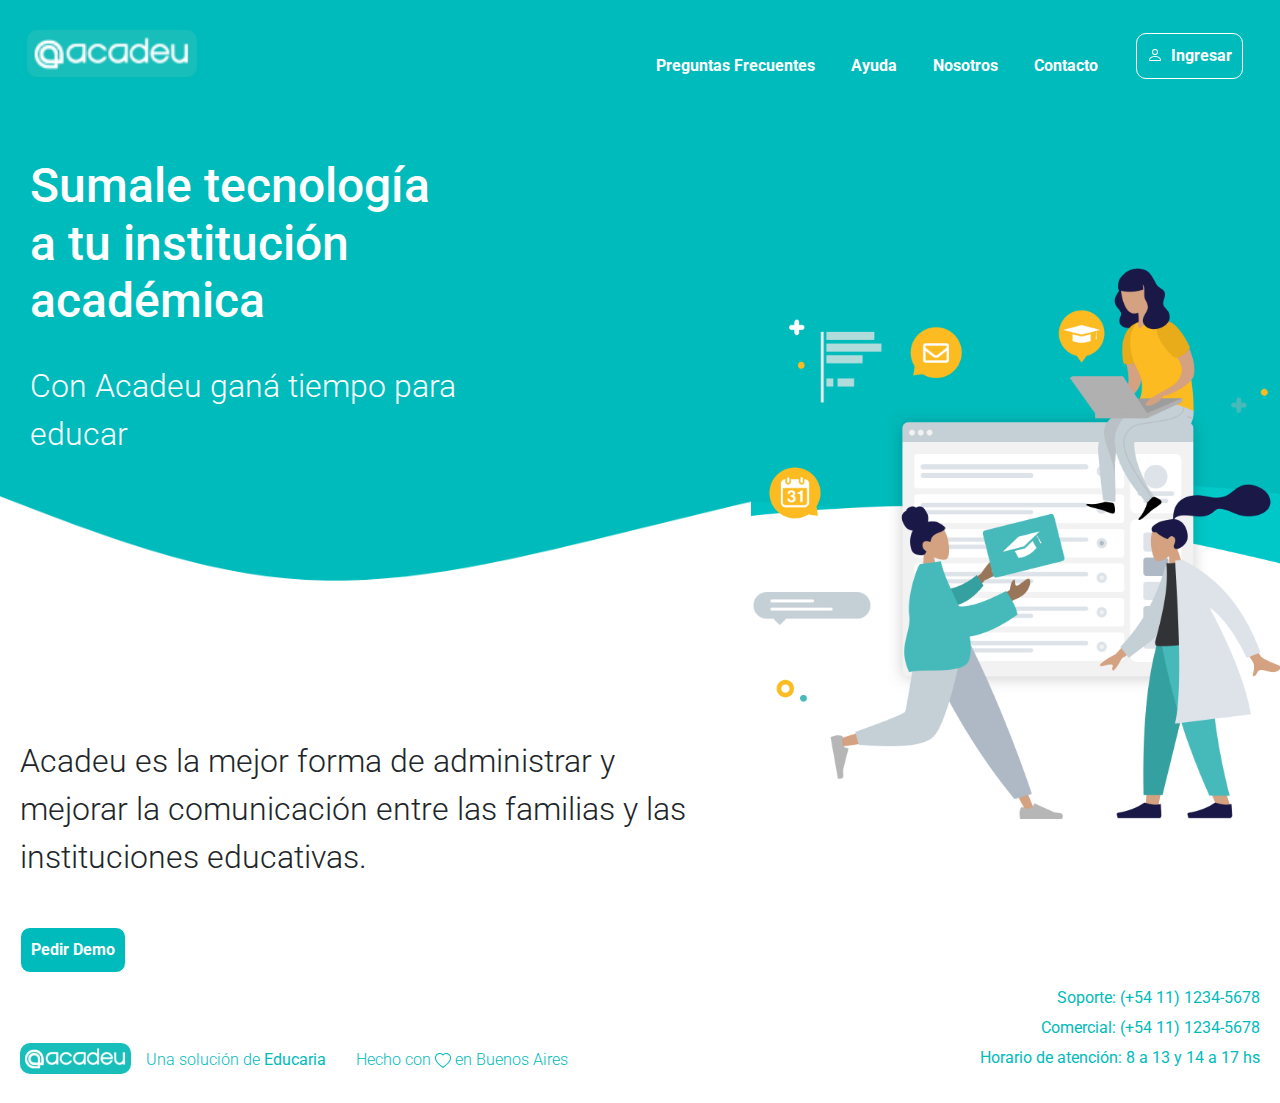
==== index.html @ dcef03c0 "ajustes" ====
<!DOCTYPE html>
                        <html lang="es">
                        <head>
                            <meta charset="UTF-8">
                            <meta name="viewport" content="width=device-width, initial-scale=1.0">
                            <link href="https://cdn.jsdelivr.net/npm/bootstrap@5.3.3/dist/css/bootstrap.min.css" rel="stylesheet" integrity="sha384-QWTKZyjpPEjISv5WaRU9OFeRpok6YctnYmDr5pNlyT2bRjXh0JMhjY6hW+ALEwIH" crossorigin="anonymous">
                            <link rel="stylesheet" href="./css/style.css"> 
                            <link rel="stylesheet" href="https://fonts.googleapis.com/css2?family=Roboto:ital,wght@0,100;0,300;0,400;0,500;0,700;0,900;1,100;1,300;1,400;1,500;1,700;1,900&display=swap" rel="stylesheet"/>
                            <title>Acadeu</title>
                            </head>
                            <body class="body-content">
                                <header>
                                    <nav class="navbar navbar-expand-lg">
                                        <div class="container-fluid">
                                          <a class="navbar-brand" href="./index.html"><img src="./assets/isologo-acadeu.png" alt= "isologo Acadeu" class="isologo-home"></a>
                                          <button class="navbar-toggler" type="button" data-bs-toggle="collapse" data-bs-target="#navbarNav" aria-controls="navbarNav" aria-expanded="false" aria-label="Toggle navigation">
                                            <span class="navbar-toggler-icon"></span>
                                          </button>
                                          <div class="collapse navbar-collapse" id="navbarNav">
                                            <ul class="navbar-nav">
                                               <li class="nav-item">
                                                   <a class="nav-link" href= "./pages/preguntas-frecuentes.html">Preguntas Frecuentes</a>
                                               </li>
                                               <li class="nav-item">
                                                   <a class="nav-link" href="./pages/ayuda.html">Ayuda</a>
                                               </li>
                                               <li class="nav-item">
                                                   <a class="nav-link" href="./pages/nosotros.html">Nosotros</a>
                                               </li>
                                               <li class="nav-item">
                                                   <a class="nav-link" href="./pages/contacto.html">Contacto</a>
                                               </li>
                                               <li class="button-ingresar">
                                                   <a href="#"><svg xmlns="http://www.w3.org/2000/svg" width="16" height="16" fill="currentColor" class="person" viewBox="0 0 16 16">
                                                    <path d="M8 8a3 3 0 1 0 0-6 3 3 0 0 0 0 6m2-3a2 2 0 1 1-4 0 2 2 0 0 1 4 0m4 8c0 1-1 1-1 1H3s-1 0-1-1 1-4 6-4 6 3 6 4m-1-.004c-.001-.246-.154-.986-.832-1.664C11.516 10.68 10.289 10 8 10s-3.516.68-4.168 1.332c-.678.678-.83 1.418-.832 1.664z"/>
                                                </svg>Ingresar</a>
                                            </li>
                                            </ul>
                                          </div>
                                        </div>
                                      </nav>
                                </header>
                                    <main>
                                        <div class="wave-content">
                                            <div>
                                                <h1 class="titulo-h1">Sumale tecnología <br> a tu institución <br> académica</h1>
                                                <br>
                                                <p class="texto-2">Con Acadeu ganá tiempo para <br> educar</p>
                                            </div>
                                            <div>
                                                <img src="./assets/ilustracion-home.png" alt="ilustración home" class="ilustracion-home">
                                            </div>
                                        </div>
                                        <div class="text-button-content">
                                            <p class="text-body">Acadeu es la mejor forma de administrar y <br>
                                                mejorar la comunicación entre las familias y las <br>
                                                instituciones educativas.</p>
                                            <button class="button-demo">Pedir Demo</button>
                                        </div>
                                    </main>
                                    <footer class="footer-content">
                                        <div class="footer-secondary">
                                            <img src="./assets/isologo-acadeu.png" alt="isologo" class="isologo-footer">
                                            <p class="text-footer">Una solución de <strong>Educaria</strong></p>
                                            <p class="text-footer">Hecho con <svg xmlns="http://www.w3.org/2000/svg" width="16" height="16" fill="currentColor" class="bi bi-heart" viewBox="0 0 16 16"><path d="m8 2.748-.717-.737C5.6.281 2.514.878 1.4 3.053c-.523 1.023-.641 2.5.314 4.385.92 1.815 2.834 3.989 6.286 6.357 3.452-2.368 5.365-4.542 6.286-6.357.955-1.886.838-3.362.314-4.385C13.486.878 10.4.28 8.717 2.01zM8 15C-7.333 4.868 3.279-3.04 7.824 1.143q.09.083.176.171a3 3 0 0 1 .176-.17C12.72-3.042 23.333 4.867 8 15"/></svg> en Buenos Aires</p>
                                        </div>
                                        <div class="li-content">
                                            <li class="li-1">Soporte: (+54 11) 1234-5678</li>
                                            <li class="li-1">Comercial: (+54 11) 1234-5678</li>
                                            <li class="li-1">Horario de atención: 8 a 13 y 14 a 17 hs<li>
                                        </div>
                                    </footer>
                                    <script src="https://cdn.jsdelivr.net/npm/bootstrap@5.3.3/dist/js/bootstrap.bundle.min.js" integrity="sha384-YvpcrYf0tY3lHB60NNkmXc5s9fDVZLESaAA55NDzOxhy9GkcIdslK1eN7N6jIeHz" crossorigin="anonymous"></script>
                                </body>
                                </html>
---- css/style.css ----
/* ------ GOOGLE FONTS ------ */
@import url('https://fonts.googleapis.com/css2?family=Roboto:ital,wght@0,100;0,300;0,400;0,500;0,700;0,900;1,100;1,300;1,400;1,500;1,700;1,900&display=swap');
/* ------ RESET  ------ */
* {
    margin: 0;
    padding: 0;
    box-sizing: border-box;
}
html {
    font-size: 62,5%;
}
/* ------ BODY  ------ */
body {
    font-family: "Roboto", sans-serif;
}
/* ------ NAVBAR  ------ */
nav{
    display: flex;
    justify-content: space-between;
    align-items: center;
    background-color: #00bbbb;
}
.isologo-home {
    margin-top: 15px;
    border-radius: 10px;
    margin-left: 15px;
    width: 170px;
    align-self:start;
    margin-top: auto;
}
ul {
    list-style: none;
    display: flex;
    justify-content: center;
    align-items:center;
    margin: 5px;
    margin-left: auto;
}
li {
    List-style-type: none;
    font-family: "Roboto", sans-serif;
    font-weight:bold;
    font-style: normal;
    Font-size: 1rem;
}
ul li{
    padding: 10px;
}
ul li a{
    text-decoration: none;
    color: #fff;
}
.nav:hover {
    color: #B2D9D8;
}
.button-ingresar{
    border: 1px solid #fff;
    border-radius: 10px;
    padding: 10px;
    margin: 20px;
}
.person {
    margin-right: 8px;
    margin-bottom: 4.5px;
}
.button-ingresar:hover{
    color:#fff;
    background-color: #B2D9D8;
}
/* ------ BACKGROUND  ------ */
.wave-content {
    background-image: url("../assets/background-wave.png");
    height: 510px;
    display: flex;
    background-repeat: no-repeat;
    background-size:cover;
    justify-content: space-between;
    flex-wrap: wrap;
}
.ilustracion-home {
    margin-top: 154px;
}
h1 {
    font-size: 3rem;
    Color: white;
    Font-family: "Roboto", sans-serif;
    Font-style: normal;
    Font-size: 3rem;
}
.titulo-h1 {
    align-self:center;
    margin-top: 50px;
    margin-left: 30px;
}
p {
    font-family: "Roboto", sans-serif;
    font-weight: 300;
    font-style: normal;
    Font-size: 2rem;
    Color: white;
}
.texto-2 {
    align-self:flex-end;
    margin-left: 30px;
}
.text-button-content {
    display: flex;
    flex-direction: column;
    align-items: flex-start;
    justify-content: space-evenly;
}
.text-body {
    color: #000000;
    font-size: 2rem;
    margin-top: 120px;
    margin-left: 20px;
}
.button-demo {
    background-color: #00BBBB;
    border: 1px solid #fff;
    border-radius: 10px;
    padding: 10px;
    margin-top: 30px;
    margin-left: 20px;
    color: #fff;
    font-weight: bolder;
    font-size: 1rem;
}
.button-demo:hover {
    color:#fff;
    background-color: #B2D9D8;
}
/* ------ FOOTER ------ */
footer {
    font-family: "Roboto", sans-serif;
    font-weight: 300;
    font-style: normal;
    Font-size: 1rem;
    Color: #00BBBB;
    display: flex;
    align-items: center;
    justify-content: space-between;
}
.footer-content {
    display: flex;
    flex-wrap: wrap;
}
.footer-secondary {
    display: flex;
    flex-direction: row;
    align-items: center;
    justify-content: space-evenly;
}
.isologo-footer {
    border-radius: 10px;
    margin-top: 40px;
    margin-left: 20px;
}
.text-footer {
    color: #00BBBB;
    font-size:medium;
    margin-top: 60px;
    padding: 15px;
}
.li-content {
    display: flex;
    flex-direction: column;
    align-items: flex-end;
    justify-content: space-between;
}
.li-1 {
    color:#00BBBB;
    font-weight: normal;
    text-align: center;
    margin: 3px 20px;
}
/* ------ SECTION CONTACTO ------ */
/* ------ NAVBAR ------ */
.navegable{
    display: flex;
    justify-content: space-between;
    align-items: center;
    background:none;
}
.isologo-blanco {
    margin: 20px;
}
.nav-contacto {
    color: #000;
}
.nav-contacto:hover{
    color: #B2D9D8;
}
.nav-contacto-1 {
    color: #00BBBB;
}
.ingresar-cont {
    border: 1px solid #00BBBB;
    border-radius: 10px;
    padding: 10px;
    margin: 20px;
    color:#00BBBB;
}
.person-1 {
    margin-bottom: 4.5px;
    margin-right: 5px;
}
.ingresar-cont:hover{
    background-color: #B2D9D8;
}
/* ------ FIN NAVBAR ------ */
.main-content {
    display: flex;
    flex-direction: row; 
    flex-wrap: wrap;
    justify-content: space-between;
}
.titulo-cont {
    color: #000;
    margin-top: 100px;
    margin-left: 20px;
}
.ilustracion-contacto {
    height: 600px;
}
.motivo {
    font-size: 2rem;
    color:#666;
    padding: 20px;
    margin-top: 100px;
}
.button-opcion {
    background-color: #999999;
    border: 1px solid #666;
    border-radius: 10px;
    padding: 10px;
    color: #666;
    font-weight: bolder;
    font-size: 0.8rem;
    margin-left: 20px;
    margin-bottom: 50px;
}
.button-opcion:hover {
    color: #bbbbbb;
}
/* ------ SECTION FAQ ------ */
/* ------ NAVBAR ------ */
.nav-faq {
    color: #00BBBB;
}
.nav-faq-1 {
    color: #000;
}
.nav-faq-1:hover{
    color: #B2D9D8;
}
/* ------ FIN NAVBAR ------ */
.main-faq {
    display: flex;
    flex-direction: row;
    flex-wrap: wrap;
    justify-content: space-between;
}
.h1-faq {
    color: #000;
    margin-top: 100px;
    margin-left: 20px;
}
.h2-faq {
    color: #00BBBB;
    font-size: 2rem;
    margin-top: 30px;
    margin-left: 20px;
}
.ilustracion-content {
    display: flex;
    flex-direction: row;
    justify-content: end;
}
.ilustracion-faq {
    height: 600px;
    margin-top: 50px;
}
.ol-content {
    margin-top: 80px;
    margin-bottom: 70px;
    padding: 20px;
}
ol {
    font-family: "Roboto", sans-serif;
    font-style:normal;
    Font-size: 1.5rem;
    Color: #000000;
    padding-left: 0;
}
li {
    margin-top: 20px;
}
.a-2 {
    text-decoration: none;
    color: #000;
    font-size: 1.5rem;
    font-weight:normal;
}
.plus-circle {
    color: #00BBBB;
}
.uno {
    color: #00BBBB;
}
/* ------ SECTION NOSOTROS ------ */
/* ------ NAVBAR ------ */
.main-nosotros {
    display: flex;
    background-size:cover;
    justify-content: space-between;
    flex-wrap: wrap;
}
.nav-nosotros {
    color: #000;
}
.nav-nosotros:hover{
    color: #B2D9D8;
}
.nav-nosotros-1 {
    color: #00BBBB;
}
/* ------ FIN NAVBAR ------ */
.h1-nosotros {
    color: #000;
    margin-top: 100px;
    margin-left: 20px;
}
.h2-color {
    color: #00BBBB;
    margin-left: 20px;
    padding-top: 30px;
}
.p-nosotros {
    color: #000;
    font-size: 1.3rem;
    margin-left: 20px;
    margin-bottom: 50px;
}
/* ------ SECTION AYUDA ------ */
/* ------ NAVBAR ------ */
.nav-ayuda {
    color: #000;
}
.nav-ayuda:hover{
    color: #B2D9D8;
}
.nav-ayuda-1 {
    color: #00BBBB;
}
/* ------ FIN NAVBAR ------ */
.main-ayuda {
    display: flex;
    flex-direction: row; 
    flex-wrap: wrap;
    justify-content: space-between;
}
.h1-ayuda {
    color: #000;
    margin-top: 100px;
    margin-left: 20px;
}
.h3-buscar {
    color: #666;
    margin-bottom: 40px;
    margin-left: 20px;
}
.ilustracion-ayuda {
    width: 500px;

}
.button-opcion-ayuda {
    background-color: #999999;
    border: 1px solid #666;
    border-radius: 10px;
    padding: 10px;
    color: #666;
    font-weight: bolder;
    font-size: 0.8rem;
    margin-left: 20px;
    margin-bottom: 50px;
}
.button-opcion-ayuda:hover {
    color: #bbbbbb;
}
.lupa {
    width: 10px;
    height: 10px;
}
/* ------ FIN SECCIONES ------ */
/* ------ MEDIA QUERY HOME ------ */
@media screen and (min-width: 320px) and (max-width: 767){
.body {
    display: block;
    flex-direction: column;
    height: auto;
    margin: auto;
}
.isologo-home {
    width: 100px;
}
h1 {
    font-size: 2rem;
}
p {
    font-size: 1.5rem;
}
.text-body {
    font-size: 1.5rem;
}
.ilustracion-home {
    height: 200px;
    margin-left: 120px;
    margin-top: -80px;
}
.text-footer {
    font-size: 0.5rem;
}
.li-1 {
    font-size: 0.9rem;
}

}

@media screen and (min-width: 768px) and (max-width: 1023){
.nav-link {
    color: #fff;
}
.nav-link:hover {
    color: #B2D9D8;
}
}
@media screen and (min-width: 1024px){
.nav-link {
    color: #fff;
}
.nav-link:hover {
    color: #B2D9D8;
}
}
/* ------ MEDIA QUERY FAQ ------ */
@media screen and (min-width: 320px) and (max-width: 767){}

@media screen and (min-width: 768px) and (max-width: 1023){}

@media screen and (min-width: 1024px){}

/* ------ MEDIA QUERY NOSOTROS ------ */
@media screen and (min-width: 320px) and (max-width: 767){}

@media screen and (min-width: 768px) and (max-width: 1023){}

@media screen and (min-width: 1024px){}

/* ------ MEDIA QUERY CONTACTO ------ */
@media screen and (min-width: 320px) and (max-width: 767){}

@media screen and (min-width: 768px) and (max-width: 1023){}

@media screen and (min-width: 1024px){}

/* ------ MEDIA QUERY AYUDA ------ */
@media screen and (min-width: 320px) and (max-width: 767){}

@media screen and (min-width: 768px) and (max-width: 1023){}

@media screen and (min-width: 1024px){}
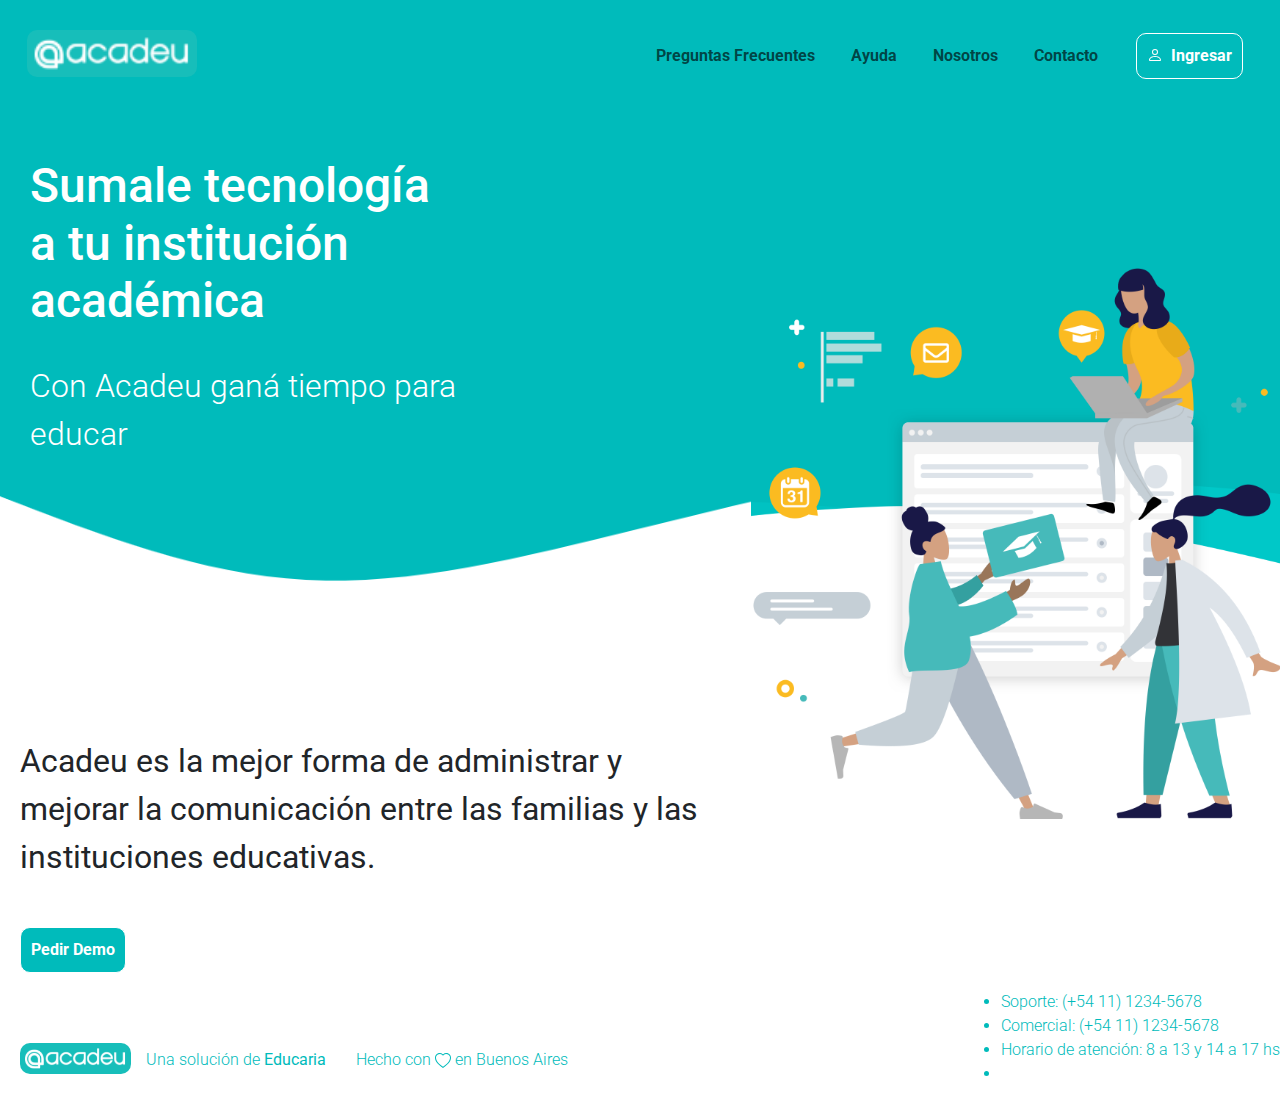
==== commit fcb64c6d: "anidacion sass" ====
--- a/index.html
+++ b/index.html
@@ -4,9 +4,10 @@
                             <meta charset="UTF-8">
                             <meta name="viewport" content="width=device-width, initial-scale=1.0">
                             <link href="https://cdn.jsdelivr.net/npm/bootstrap@5.3.3/dist/css/bootstrap.min.css" rel="stylesheet" integrity="sha384-QWTKZyjpPEjISv5WaRU9OFeRpok6YctnYmDr5pNlyT2bRjXh0JMhjY6hW+ALEwIH" crossorigin="anonymous">
-                            <link rel="stylesheet" href="./css/style.css"> 
+                            <link rel="stylesheet" href="./css/styles.css"> 
                             <link rel="stylesheet" href="https://fonts.googleapis.com/css2?family=Roboto:ital,wght@0,100;0,300;0,400;0,500;0,700;0,900;1,100;1,300;1,400;1,500;1,700;1,900&display=swap" rel="stylesheet"/>
                             <title>Acadeu</title>
+                            <link rel="icon" type="image/png" href="./assets/favicon.png">
                             </head>
                             <body class="body-content">
                                 <header>
--- a/css/styles.css
+++ b/css/styles.css
@@ -0,0 +1,395 @@
+/* ------ GOOGLE FONTS ------ */
+@import url("https://fonts.googleapis.com/css2?family=Roboto:ital,wght@0,100;0,300;0,400;0,500;0,700;0,900;1,100;1,300;1,400;1,500;1,700;1,900&display=swap");
+/* ------ RESET  ------ */
+* {
+  margin: 0;
+  padding: 0;
+  box-sizing: border-box;
+}
+
+/* ------ HOME ------ */
+html {
+  font-size: 62, 5%;
+}
+html body {
+  font-family: "Roboto", sans-serif;
+}
+html body nav {
+  display: flex;
+  justify-content: space-between;
+  align-items: center;
+  background-color: #00bbbb;
+}
+html body nav:hover {
+  color: #B2D9D8;
+}
+html body nav .isologo-home {
+  margin-top: 15px;
+  border-radius: 10px;
+  margin-left: 15px;
+  width: 170px;
+  align-self: start;
+  margin-top: auto;
+}
+html body nav ul {
+  list-style: none;
+  display: flex;
+  justify-content: center;
+  align-items: center;
+  margin: 5px;
+  margin-left: auto;
+}
+html body nav li {
+  List-style-type: none;
+  font-family: "Roboto", sans-serif;
+  font-weight: bold;
+  font-style: normal;
+  Font-size: 1rem;
+}
+html body nav ul li {
+  padding: 10px;
+}
+html body nav ul li a {
+  text-decoration: none;
+  color: #fff;
+}
+html body nav .button-ingresar {
+  border: 1px solid #fff;
+  border-radius: 10px;
+  padding: 10px;
+  margin: 20px;
+}
+html body nav .button-ingresar:hover {
+  color: #fff;
+  background-color: #B2D9D8;
+}
+html body nav .person {
+  margin-right: 8px;
+  margin-bottom: 4.5px;
+}
+html body .wave-content {
+  background-image: url("../assets/background-wave.png");
+  height: 510px;
+  display: flex;
+  background-repeat: no-repeat;
+  background-size: cover;
+  justify-content: space-between;
+  flex-wrap: wrap;
+}
+html body .wave-content .ilustracion-home {
+  margin-top: 154px;
+}
+html body .wave-content h1 {
+  font-size: 3rem;
+  Color: #fff;
+  Font-family: "Roboto", sans-serif;
+  Font-style: normal;
+  Font-size: 3rem;
+}
+html body .wave-content .titulo-h1 {
+  align-self: center;
+  margin-top: 50px;
+  margin-left: 30px;
+}
+html body .wave-content p {
+  font-family: "Roboto", sans-serif;
+  font-weight: 300;
+  font-style: normal;
+  Font-size: 2rem;
+  Color: #fff;
+}
+html body .wave-content .texto-2 {
+  align-self: flex-end;
+  margin-left: 30px;
+}
+html body .text-button-content {
+  display: flex;
+  flex-direction: column;
+  align-items: flex-start;
+  justify-content: space-evenly;
+}
+html body .text-button-content .text-body {
+  color: #000000;
+  font-size: 2rem;
+  margin-top: 120px;
+  margin-left: 20px;
+}
+html body .text-button-content .button-demo {
+  background-color: #00bbbb;
+  border: 1px solid #fff;
+  border-radius: 10px;
+  padding: 10px;
+  margin-top: 30px;
+  margin-left: 20px;
+  color: #fff;
+  font-weight: bolder;
+  font-size: 1rem;
+}
+html body .text-button-content .button-demo:hover {
+  color: #fff;
+  background-color: #B2D9D8;
+}
+html body footer {
+  font-family: "Roboto", sans-serif;
+  font-weight: 300;
+  font-style: normal;
+  Font-size: 1rem;
+  Color: #00bbbb;
+  display: flex;
+  align-items: center;
+  justify-content: space-between;
+}
+html body footer .footer-content {
+  display: flex;
+  flex-wrap: wrap;
+}
+html body footer .footer-secondary {
+  display: flex;
+  flex-direction: row;
+  align-items: center;
+  justify-content: space-evenly;
+}
+html body footer .footer-secondary .isologo-footer {
+  border-radius: 10px;
+  margin-top: 40px;
+  margin-left: 20px;
+}
+html body footer .footer-secondary .text-footer {
+  color: #00bbbb;
+  font-size: medium;
+  margin-top: 60px;
+  padding: 15px;
+}
+html body footer .footer-secondary .li-content {
+  display: flex;
+  flex-direction: column;
+  align-items: flex-end;
+  justify-content: space-between;
+}
+html body footer .footer-secondary .li-1 {
+  color: #00bbbb;
+  font-weight: normal;
+  text-align: center;
+  margin: 3px 20px;
+}
+
+/* ------ PREGUNTAS FRECUENTES ------ */
+.nav-faq {
+  color: #00bbbb;
+}
+
+.nav-faq-1 {
+  color: #000000;
+}
+.nav-faq-1:hover {
+  color: #B2D9D8;
+}
+
+.main-faq {
+  display: flex;
+  flex-direction: row;
+  flex-wrap: wrap;
+  justify-content: space-between;
+}
+.main-faq .h1-faq {
+  color: #000000;
+  margin-top: 100px;
+  margin-left: 20px;
+}
+.main-faq .h2-faq {
+  color: #00bbbb;
+  font-size: 2rem;
+  margin-top: 30px;
+  margin-left: 20px;
+}
+.main-faq .ol-content {
+  margin-top: 80px;
+  margin-bottom: 70px;
+  padding: 20px;
+}
+.main-faq .ol-content ol {
+  font-family: "Roboto", sans-serif;
+  font-style: normal;
+  Font-size: 1.5rem;
+  Color: #000000;
+  padding-left: 0;
+}
+.main-faq .ol-content li {
+  margin-top: 20px;
+}
+.main-faq .ol-content .a-2 {
+  text-decoration: none;
+  color: #000000;
+  font-size: 1.5rem;
+  font-weight: normal;
+}
+.main-faq .ol-content .plus-circle {
+  color: #00bbbb;
+}
+.main-faq .ol-content .uno {
+  color: #00bbbb;
+}
+.main-faq .ilustracion-content {
+  display: flex;
+  flex-direction: row;
+  justify-content: end;
+}
+.main-faq .ilustracion-content .ilustracion-faq {
+  height: 600px;
+  margin-top: 50px;
+}
+
+/* ------ NOSOTROS ------ */
+.nav-nosotros {
+  color: #000000;
+}
+.nav-nosotros:hover {
+  color: #B2D9D8;
+}
+
+.nav-nosotros-1 {
+  color: #00bbbb;
+}
+
+.main-nosotros {
+  display: flex;
+  background-size: cover;
+  justify-content: space-between;
+  flex-wrap: wrap;
+}
+.main-nosotros .h1-nosotros {
+  color: #000000;
+  margin-top: 100px;
+  margin-left: 20px;
+}
+.main-nosotros .h2-color {
+  color: #00bbbb;
+  margin-left: 20px;
+  padding-top: 30px;
+}
+
+.p-nosotros {
+  color: #000000;
+  font-size: 1.3rem;
+  margin-left: 20px;
+  margin-bottom: 50px;
+}
+
+/* ------ CONTACTO ------ */
+.navegable {
+  display: flex;
+  justify-content: space-between;
+  align-items: center;
+  background: none;
+}
+.navegable .isologo-blanco {
+  margin: 20px;
+}
+.navegable .nav-contacto {
+  color: #000000;
+}
+.navegable .nav-contacto:hover {
+  color: #B2D9D8;
+}
+.navegable .nav-contacto-1 {
+  color: #00bbbb;
+}
+.navegable .ingresar-cont {
+  border: 1px solid #00bbbb;
+  border-radius: 10px;
+  padding: 10px;
+  margin: 20px;
+  color: #00bbbb;
+}
+.navegable .ingresar-cont:hover {
+  background-color: #B2D9D8;
+}
+.navegable .person-1 {
+  margin-bottom: 4.5px;
+  margin-right: 5px;
+}
+
+.main-content {
+  display: flex;
+  flex-direction: row;
+  flex-wrap: wrap;
+  justify-content: space-between;
+}
+.main-content .titulo-cont {
+  color: #000000;
+  margin-top: 100px;
+  margin-left: 20px;
+}
+.main-content .motivo {
+  font-size: 2rem;
+  color: #666;
+  padding: 20px;
+  margin-top: 100px;
+}
+.main-content .button-opcion {
+  background-color: #999999;
+  border: 1px solid #666;
+  border-radius: 10px;
+  padding: 10px;
+  color: #666;
+  font-weight: bolder;
+  font-size: 0.8rem;
+  margin-left: 20px;
+  margin-bottom: 50px;
+}
+.main-content .button-opcion:hover {
+  color: #bbbbbb;
+}
+.main-content .ilustracion-contacto {
+  height: 600px;
+}
+
+/* ------ AYUDA ------ */
+.nav-ayuda {
+  color: #000000;
+}
+.nav-ayuda:hover {
+  color: #B2D9D8;
+}
+
+.nav-ayuda-1 {
+  color: #00bbbb;
+}
+
+.main-ayuda {
+  display: flex;
+  flex-direction: row;
+  flex-wrap: wrap;
+  justify-content: space-between;
+}
+.main-ayuda .h1-ayuda {
+  color: #000000;
+  margin-top: 100px;
+  margin-left: 20px;
+}
+.main-ayuda .h3-buscar {
+  color: #666;
+  margin-bottom: 40px;
+  margin-left: 20px;
+}
+.main-ayuda .lupa {
+  width: 10px;
+  height: 10px;
+}
+.main-ayuda .ilustracion-ayuda {
+  width: 500px;
+}
+.main-ayuda .button-opcion-ayuda {
+  background-color: #999999;
+  border: 1px solid #666;
+  border-radius: 10px;
+  padding: 10px;
+  color: #666;
+  font-weight: bolder;
+  font-size: 0.8rem;
+  margin-left: 20px;
+  margin-bottom: 50px;
+}
+.main-ayuda .button-opcion-ayuda:hover {
+  color: #bbbbbb;
+}/*# sourceMappingURL=styles.css.map */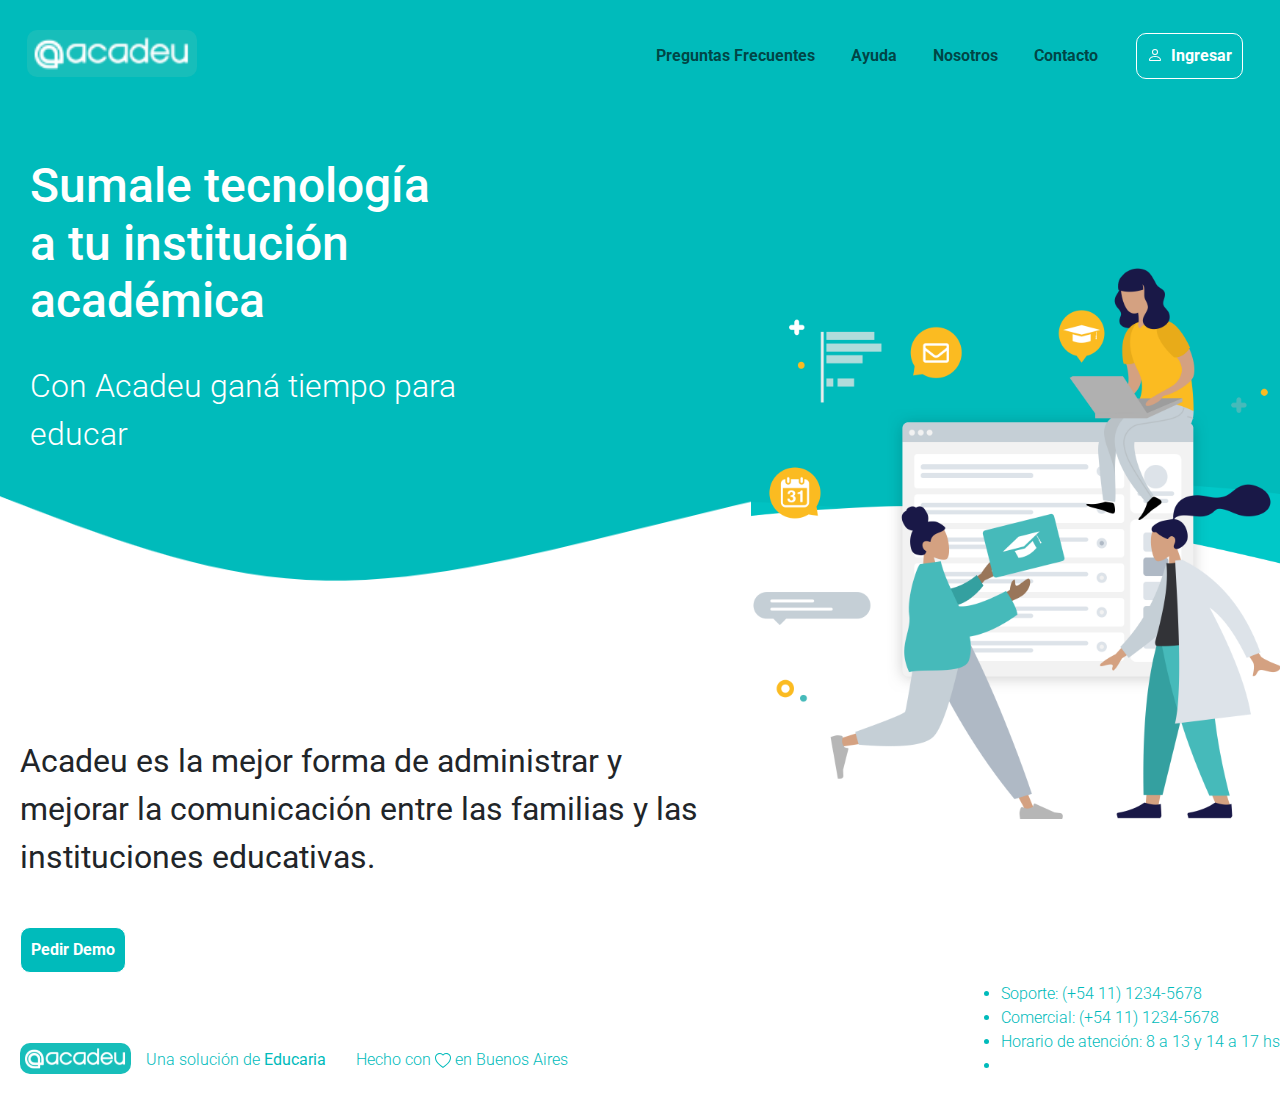
==== commit ee190467: "ajustes footer" ====
--- a/index.html
+++ b/index.html
@@ -65,10 +65,12 @@
                                             <p class="text-footer">Una solución de <strong>Educaria</strong></p>
                                             <p class="text-footer">Hecho con <svg xmlns="http://www.w3.org/2000/svg" width="16" height="16" fill="currentColor" class="bi bi-heart" viewBox="0 0 16 16"><path d="m8 2.748-.717-.737C5.6.281 2.514.878 1.4 3.053c-.523 1.023-.641 2.5.314 4.385.92 1.815 2.834 3.989 6.286 6.357 3.452-2.368 5.365-4.542 6.286-6.357.955-1.886.838-3.362.314-4.385C13.486.878 10.4.28 8.717 2.01zM8 15C-7.333 4.868 3.279-3.04 7.824 1.143q.09.083.176.171a3 3 0 0 1 .176-.17C12.72-3.042 23.333 4.867 8 15"/></svg> en Buenos Aires</p>
                                         </div>
-                                        <div class="li-content">
-                                            <li class="li-1">Soporte: (+54 11) 1234-5678</li>
-                                            <li class="li-1">Comercial: (+54 11) 1234-5678</li>
-                                            <li class="li-1">Horario de atención: 8 a 13 y 14 a 17 hs<li>
+                                        <div>
+                                            <ul class="li-content">
+                                                <li class="li-1">Soporte: (+54 11) 1234-5678</li>
+                                                <li class="li-1">Comercial: (+54 11) 1234-5678</li>
+                                                <li class="li-1">Horario de atención: 8 a 13 y 14 a 17 hs<li>
+                                            </ul>
                                         </div>
                                     </footer>
                                     <script src="https://cdn.jsdelivr.net/npm/bootstrap@5.3.3/dist/js/bootstrap.bundle.min.js" integrity="sha384-YvpcrYf0tY3lHB60NNkmXc5s9fDVZLESaAA55NDzOxhy9GkcIdslK1eN7N6jIeHz" crossorigin="anonymous"></script>
--- a/css/styles.css
+++ b/css/styles.css
@@ -7,6 +7,51 @@
   box-sizing: border-box;
 }
 
+footer {
+  font-family: "Roboto", sans-serif;
+  font-weight: 300;
+  font-style: normal;
+  Font-size: 1rem;
+  Color: #00bbbb;
+  display: flex;
+  align-items: center;
+  justify-content: space-between;
+}
+footer .footer-content {
+  display: flex;
+  flex-wrap: wrap;
+}
+footer .footer-secondary {
+  display: flex;
+  flex-direction: row;
+  align-items: center;
+  justify-content: space-evenly;
+}
+footer .footer-secondary .isologo-footer {
+  border-radius: 10px;
+  margin-top: 40px;
+  margin-left: 20px;
+}
+footer .footer-secondary .text-footer {
+  color: #00bbbb;
+  font-size: medium;
+  margin-top: 60px;
+  padding: 15px;
+}
+footer .footer-secondary .li-content {
+  display: flex;
+  flex-direction: column;
+  align-items: flex-end;
+  justify-content: space-between;
+  list-style: none;
+}
+footer .footer-secondary .li-1 {
+  color: #00bbbb;
+  font-weight: normal;
+  text-align: center;
+  margin: 3px 20px;
+}
+
 /* ------ HOME ------ */
 html {
   font-size: 62, 5%;
@@ -129,49 +174,6 @@
   color: #fff;
   background-color: #B2D9D8;
 }
-html body footer {
-  font-family: "Roboto", sans-serif;
-  font-weight: 300;
-  font-style: normal;
-  Font-size: 1rem;
-  Color: #00bbbb;
-  display: flex;
-  align-items: center;
-  justify-content: space-between;
-}
-html body footer .footer-content {
-  display: flex;
-  flex-wrap: wrap;
-}
-html body footer .footer-secondary {
-  display: flex;
-  flex-direction: row;
-  align-items: center;
-  justify-content: space-evenly;
-}
-html body footer .footer-secondary .isologo-footer {
-  border-radius: 10px;
-  margin-top: 40px;
-  margin-left: 20px;
-}
-html body footer .footer-secondary .text-footer {
-  color: #00bbbb;
-  font-size: medium;
-  margin-top: 60px;
-  padding: 15px;
-}
-html body footer .footer-secondary .li-content {
-  display: flex;
-  flex-direction: column;
-  align-items: flex-end;
-  justify-content: space-between;
-}
-html body footer .footer-secondary .li-1 {
-  color: #00bbbb;
-  font-weight: normal;
-  text-align: center;
-  margin: 3px 20px;
-}
 
 /* ------ PREGUNTAS FRECUENTES ------ */
 .nav-faq {
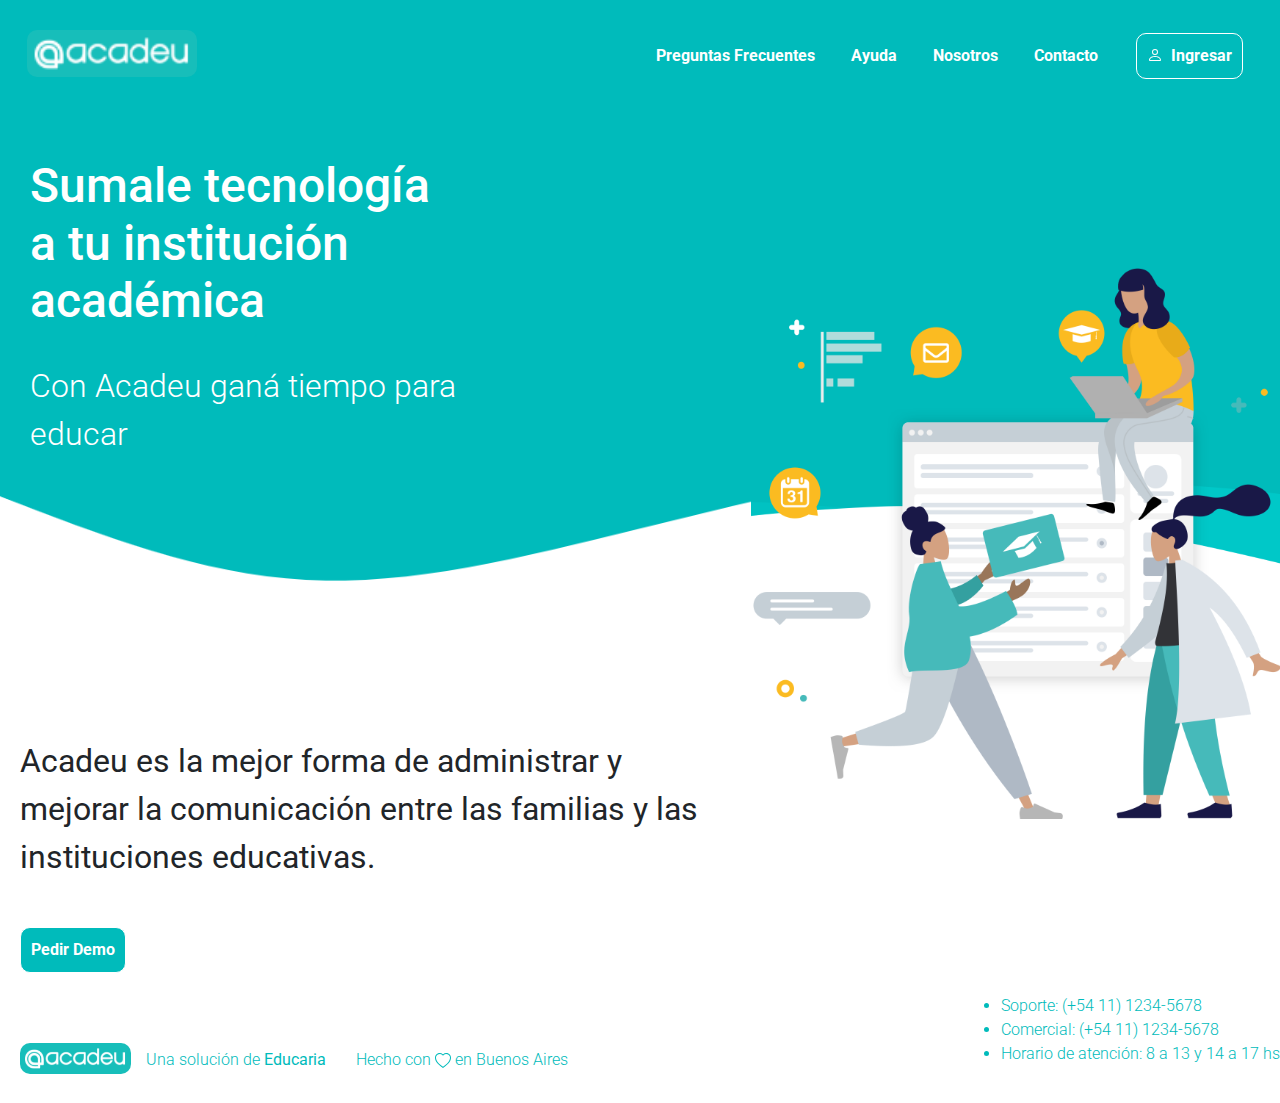
==== commit 01081f75: "ajustes varios" ====
--- a/index.html
+++ b/index.html
@@ -35,7 +35,7 @@
                                                    <a href="#"><svg xmlns="http://www.w3.org/2000/svg" width="16" height="16" fill="currentColor" class="person" viewBox="0 0 16 16">
                                                     <path d="M8 8a3 3 0 1 0 0-6 3 3 0 0 0 0 6m2-3a2 2 0 1 1-4 0 2 2 0 0 1 4 0m4 8c0 1-1 1-1 1H3s-1 0-1-1 1-4 6-4 6 3 6 4m-1-.004c-.001-.246-.154-.986-.832-1.664C11.516 10.68 10.289 10 8 10s-3.516.68-4.168 1.332c-.678.678-.83 1.418-.832 1.664z"/>
                                                 </svg>Ingresar</a>
-                                            </li>
+                                                </li>
                                             </ul>
                                           </div>
                                         </div>
@@ -69,10 +69,11 @@
                                             <ul class="li-content">
                                                 <li class="li-1">Soporte: (+54 11) 1234-5678</li>
                                                 <li class="li-1">Comercial: (+54 11) 1234-5678</li>
-                                                <li class="li-1">Horario de atención: 8 a 13 y 14 a 17 hs<li>
+                                                <li class="li-1">Horario de atención: 8 a 13 y 14 a 17 hs</li>
                                             </ul>
                                         </div>
                                     </footer>
                                     <script src="https://cdn.jsdelivr.net/npm/bootstrap@5.3.3/dist/js/bootstrap.bundle.min.js" integrity="sha384-YvpcrYf0tY3lHB60NNkmXc5s9fDVZLESaAA55NDzOxhy9GkcIdslK1eN7N6jIeHz" crossorigin="anonymous"></script>
                                 </body>
-                                </html>+                                </html>
+                                --- a/css/styles.css
+++ b/css/styles.css
@@ -98,6 +98,12 @@
   text-decoration: none;
   color: #fff;
 }
+html body nav .nav-link {
+  color: #fff;
+}
+html body nav .nav-link:hover {
+  color: #B2D9D8;
+}
 html body nav .button-ingresar {
   border: 1px solid #fff;
   border-radius: 10px;
@@ -171,7 +177,7 @@
   font-size: 1rem;
 }
 html body .text-button-content .button-demo:hover {
-  color: #fff;
+  color: #666;
   background-color: #B2D9D8;
 }
 
@@ -209,12 +215,13 @@
   margin-bottom: 70px;
   padding: 20px;
 }
-.main-faq .ol-content ol {
+.main-faq .ol-content ul {
   font-family: "Roboto", sans-serif;
   font-style: normal;
   Font-size: 1.5rem;
   Color: #000000;
   padding-left: 0;
+  list-style: none;
 }
 .main-faq .ol-content li {
   margin-top: 20px;
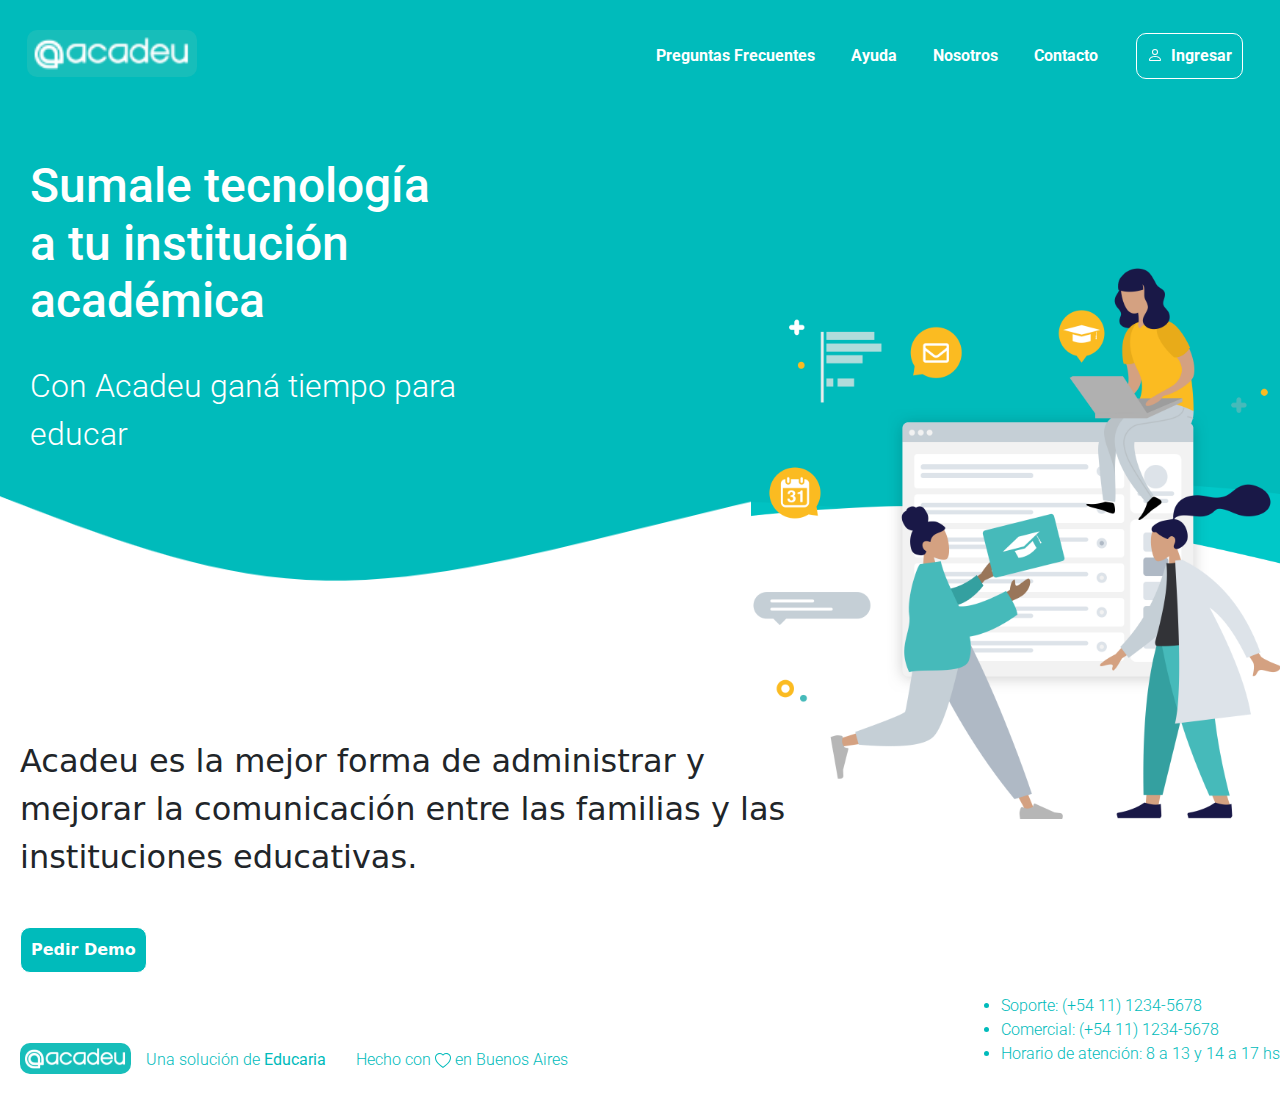
==== commit 15e32340: "description and keywords" ====
--- a/index.html
+++ b/index.html
@@ -3,6 +3,8 @@
                         <head>
                             <meta charset="UTF-8">
                             <meta name="viewport" content="width=device-width, initial-scale=1.0">
+                            <meta name="description" content="acadeu, plataforma educativa para establecimientos educativos">
+                            <meta name="keywords" content="educacion, plataforma, web, colegios">
                             <link href="https://cdn.jsdelivr.net/npm/bootstrap@5.3.3/dist/css/bootstrap.min.css" rel="stylesheet" integrity="sha384-QWTKZyjpPEjISv5WaRU9OFeRpok6YctnYmDr5pNlyT2bRjXh0JMhjY6hW+ALEwIH" crossorigin="anonymous">
                             <link rel="stylesheet" href="./css/styles.css"> 
                             <link rel="stylesheet" href="https://fonts.googleapis.com/css2?family=Roboto:ital,wght@0,100;0,300;0,400;0,500;0,700;0,900;1,100;1,300;1,400;1,500;1,700;1,900&display=swap" rel="stylesheet"/>
--- a/css/styles.css
+++ b/css/styles.css
@@ -53,22 +53,16 @@
 }
 
 /* ------ HOME ------ */
-html {
-  font-size: 62, 5%;
-}
-html body {
-  font-family: "Roboto", sans-serif;
-}
-html body nav {
+nav {
   display: flex;
   justify-content: space-between;
   align-items: center;
   background-color: #00bbbb;
 }
-html body nav:hover {
-  color: #B2D9D8;
-}
-html body nav .isologo-home {
+nav:hover {
+  color: #B2D9D8;
+}
+nav .isologo-home {
   margin-top: 15px;
   border-radius: 10px;
   margin-left: 15px;
@@ -76,7 +70,7 @@
   align-self: start;
   margin-top: auto;
 }
-html body nav ul {
+nav ul {
   list-style: none;
   display: flex;
   justify-content: center;
@@ -84,41 +78,42 @@
   margin: 5px;
   margin-left: auto;
 }
-html body nav li {
+nav li {
   List-style-type: none;
   font-family: "Roboto", sans-serif;
   font-weight: bold;
   font-style: normal;
   Font-size: 1rem;
 }
-html body nav ul li {
+nav ul li {
   padding: 10px;
 }
-html body nav ul li a {
+nav ul li a {
   text-decoration: none;
   color: #fff;
 }
-html body nav .nav-link {
+nav .nav-link {
   color: #fff;
 }
-html body nav .nav-link:hover {
-  color: #B2D9D8;
-}
-html body nav .button-ingresar {
+nav .nav-link:hover {
+  color: #B2D9D8;
+}
+nav .button-ingresar {
   border: 1px solid #fff;
   border-radius: 10px;
   padding: 10px;
   margin: 20px;
 }
-html body nav .button-ingresar:hover {
+nav .button-ingresar:hover {
   color: #fff;
   background-color: #B2D9D8;
 }
-html body nav .person {
+nav .button-ingresar .person {
   margin-right: 8px;
   margin-bottom: 4.5px;
 }
-html body .wave-content {
+
+.wave-content {
   background-image: url("../assets/background-wave.png");
   height: 510px;
   display: flex;
@@ -127,45 +122,46 @@
   justify-content: space-between;
   flex-wrap: wrap;
 }
-html body .wave-content .ilustracion-home {
+.wave-content .ilustracion-home {
   margin-top: 154px;
 }
-html body .wave-content h1 {
+.wave-content h1 {
   font-size: 3rem;
   Color: #fff;
   Font-family: "Roboto", sans-serif;
   Font-style: normal;
   Font-size: 3rem;
 }
-html body .wave-content .titulo-h1 {
+.wave-content .titulo-h1 {
   align-self: center;
   margin-top: 50px;
   margin-left: 30px;
 }
-html body .wave-content p {
+.wave-content p {
   font-family: "Roboto", sans-serif;
   font-weight: 300;
   font-style: normal;
   Font-size: 2rem;
   Color: #fff;
 }
-html body .wave-content .texto-2 {
+.wave-content .texto-2 {
   align-self: flex-end;
   margin-left: 30px;
 }
-html body .text-button-content {
+
+.text-button-content {
   display: flex;
   flex-direction: column;
   align-items: flex-start;
   justify-content: space-evenly;
 }
-html body .text-button-content .text-body {
+.text-button-content .text-body {
   color: #000000;
   font-size: 2rem;
   margin-top: 120px;
   margin-left: 20px;
 }
-html body .text-button-content .button-demo {
+.text-button-content .button-demo {
   background-color: #00bbbb;
   border: 1px solid #fff;
   border-radius: 10px;
@@ -176,7 +172,7 @@
   font-weight: bolder;
   font-size: 1rem;
 }
-html body .text-button-content .button-demo:hover {
+.text-button-content .button-demo:hover {
   color: #666;
   background-color: #B2D9D8;
 }
@@ -339,7 +335,7 @@
   background-color: #999999;
   border: 1px solid #666;
   border-radius: 10px;
-  padding: 10px;
+  padding: 10px 150px;
   color: #666;
   font-weight: bolder;
   font-size: 0.8rem;
@@ -392,7 +388,7 @@
   background-color: #999999;
   border: 1px solid #666;
   border-radius: 10px;
-  padding: 10px;
+  padding: 10px 150px;
   color: #666;
   font-weight: bolder;
   font-size: 0.8rem;
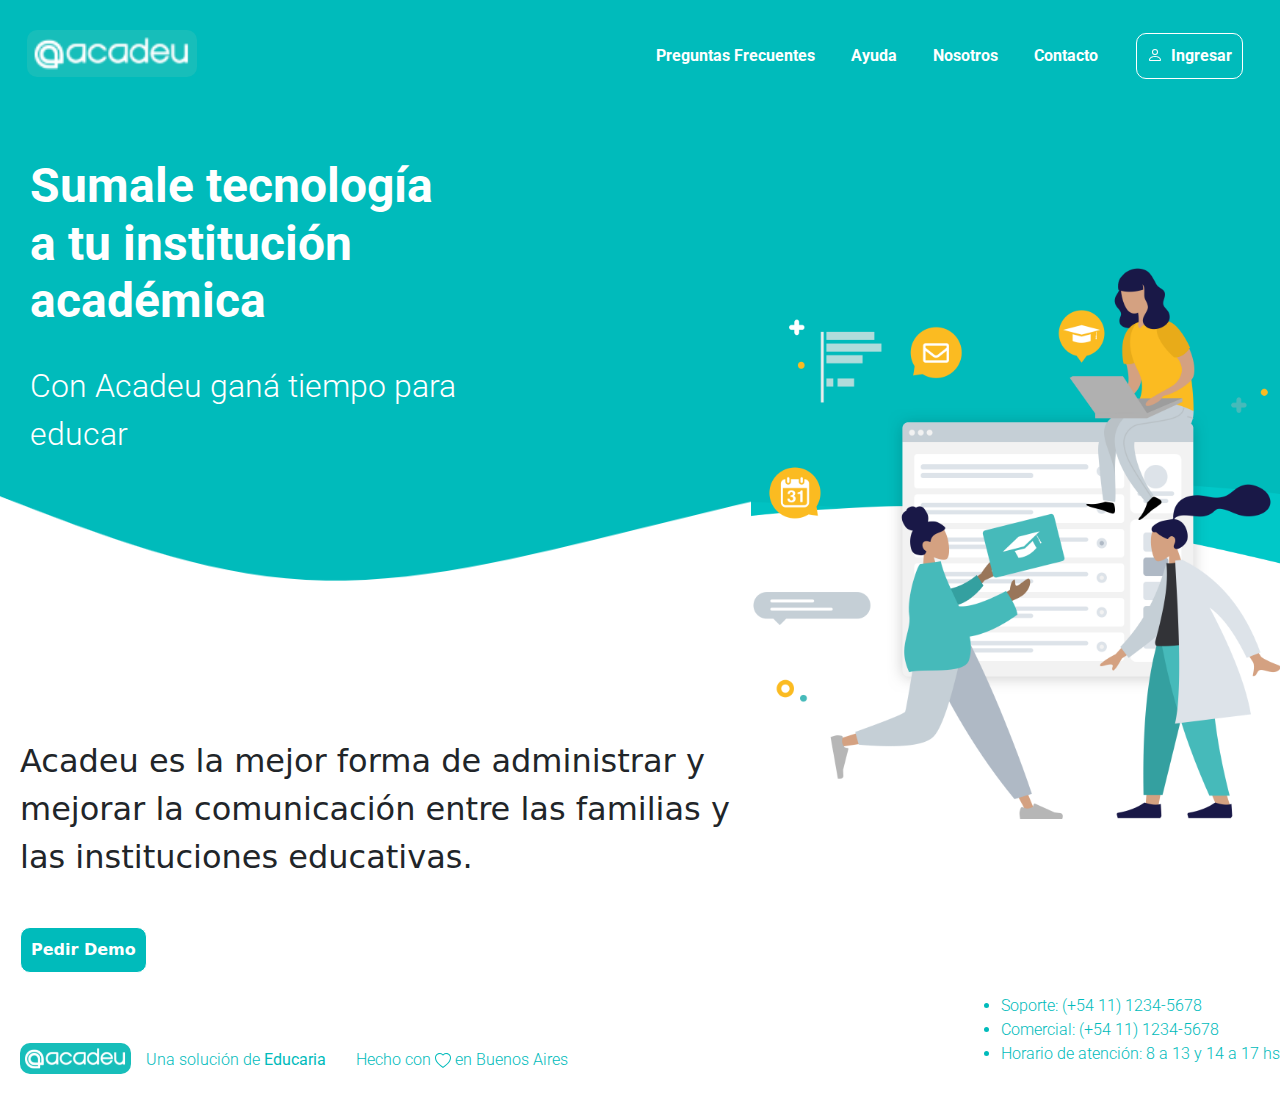
==== commit 68225cd1: "media" ====
--- a/index.html
+++ b/index.html
@@ -56,8 +56,7 @@
                                         </div>
                                         <div class="text-button-content">
                                             <p class="text-body">Acadeu es la mejor forma de administrar y <br>
-                                                mejorar la comunicación entre las familias y las <br>
-                                                instituciones educativas.</p>
+                                                mejorar la comunicación entre las familias y <br> las instituciones educativas.</p>
                                             <button class="button-demo">Pedir Demo</button>
                                         </div>
                                     </main>
--- a/css/styles.css
+++ b/css/styles.css
@@ -52,7 +52,31 @@
   margin: 3px 20px;
 }
 
-/* ------ HOME ------ */
+.navegable .ingresar-cont, nav .button-ingresar {
+  border-radius: 10px;
+  padding: 10px;
+  margin: 20px;
+  border: 1px solid #fff;
+  color: #fff;
+}
+.navegable .ingresar-cont .person, nav .button-ingresar .person {
+  margin-right: 8px;
+  margin-bottom: 4.5px;
+}
+.navegable .ingresar-cont:hover, nav .button-ingresar:hover {
+  background-color: #B2D9D8;
+}
+
+/* ------ SECTION HOME ------ */
+@media screen and (min-width: 320px) and (max-width: 767px) {
+  .body-content {
+    display: block;
+    flex-direction: column;
+    height: auto;
+    margin: auto;
+  }
+}
+
 nav {
   display: flex;
   justify-content: space-between;
@@ -70,6 +94,12 @@
   align-self: start;
   margin-top: auto;
 }
+@media screen and (min-width: 320px) and (max-width: 767px) {
+  nav .isologo-home {
+    width: 70px;
+    margin-left: 10px;
+  }
+}
 nav ul {
   list-style: none;
   display: flex;
@@ -98,19 +128,10 @@
 nav .nav-link:hover {
   color: #B2D9D8;
 }
-nav .button-ingresar {
-  border: 1px solid #fff;
-  border-radius: 10px;
-  padding: 10px;
-  margin: 20px;
-}
-nav .button-ingresar:hover {
-  color: #fff;
-  background-color: #B2D9D8;
-}
-nav .button-ingresar .person {
-  margin-right: 8px;
-  margin-bottom: 4.5px;
+@media screen and (min-width: 320px) and (max-width: 767px) {
+  nav {
+    display: none;
+  }
 }
 
 .wave-content {
@@ -122,21 +143,47 @@
   justify-content: space-between;
   flex-wrap: wrap;
 }
+@media screen and (min-width: 320px) and (max-width: 767px) {
+  .wave-content {
+    height: 300px;
+  }
+}
 .wave-content .ilustracion-home {
   margin-top: 154px;
+}
+@media screen and (min-width: 320px) and (max-width: 767px) {
+  .wave-content .ilustracion-home {
+    display: none;
+  }
+}
+@media screen and (min-width: 320px) and (max-width: 767px) {
+  .wave-content text-body {
+    font-size: 0.7rem;
+  }
 }
 .wave-content h1 {
   font-size: 3rem;
   Color: #fff;
   Font-family: "Roboto", sans-serif;
   Font-style: normal;
-  Font-size: 3rem;
+  font-weight: bolder;
+}
+@media screen and (min-width: 320px) and (max-width: 767px) {
+  .wave-content h1 {
+    font-size: 1rem;
+    padding-left: 10px;
+  }
 }
 .wave-content .titulo-h1 {
   align-self: center;
   margin-top: 50px;
   margin-left: 30px;
 }
+@media screen and (min-width: 320px) and (max-width: 767px) {
+  .wave-content .titulo-h1 {
+    margin-left: 20px;
+  }
+}
 .wave-content p {
   font-family: "Roboto", sans-serif;
   font-weight: 300;
@@ -144,22 +191,41 @@
   Font-size: 2rem;
   Color: #fff;
 }
+@media screen and (min-width: 320px) and (max-width: 767px) {
+  .wave-content p {
+    font-size: 0.7rem;
+  }
+}
 .wave-content .texto-2 {
   align-self: flex-end;
   margin-left: 30px;
 }
+@media screen and (min-width: 320px) and (max-width: 767px) {
+  .wave-content .texto-2 {
+    padding-left: 0;
+    margin-left: 25px;
+  }
+}
 
 .text-button-content {
   display: flex;
   flex-direction: column;
   align-items: flex-start;
   justify-content: space-evenly;
+  flex-wrap: wrap;
 }
 .text-button-content .text-body {
   color: #000000;
   font-size: 2rem;
   margin-top: 120px;
   margin-left: 20px;
+}
+@media screen and (min-width: 320px) and (max-width: 767px) {
+  .text-button-content .text-body {
+    font-size: 0.5rem;
+    padding-left: 3px;
+    text-align: justify;
+  }
 }
 .text-button-content .button-demo {
   background-color: #00bbbb;
@@ -176,8 +242,26 @@
   color: #666;
   background-color: #B2D9D8;
 }
-
-/* ------ PREGUNTAS FRECUENTES ------ */
+@media screen and (min-width: 320px) and (max-width: 767px) {
+  .text-button-content .button-demo:hover {
+    padding: 3px;
+    font-size: 0.5rem;
+  }
+}
+
+@media screen and (min-width: 320px) and (max-width: 767px) {
+  .isologo-footer {
+    width: 60px;
+  }
+}
+
+@media screen and (min-width: 320px) and (max-width: 767px) {
+  .text-footer {
+    font-size: 0.5rem;
+  }
+}
+
+/* ------ SECTION PREGUNTAS FRECUENTES ------ */
 .nav-faq {
   color: #00bbbb;
 }
@@ -196,6 +280,10 @@
   justify-content: space-between;
 }
 .main-faq .h1-faq {
+  font-size: 3rem;
+  font-family: "roboto", sans-serif;
+  font-style: normal;
+  font-weight: bolder;
   color: #000000;
   margin-top: 100px;
   margin-left: 20px;
@@ -244,7 +332,7 @@
   margin-top: 50px;
 }
 
-/* ------ NOSOTROS ------ */
+/* ------ SECTION NOSOTROS ------ */
 .nav-nosotros {
   color: #000000;
 }
@@ -263,6 +351,10 @@
   flex-wrap: wrap;
 }
 .main-nosotros .h1-nosotros {
+  font-size: 3rem;
+  font-family: "roboto", sans-serif;
+  font-style: normal;
+  font-weight: bolder;
   color: #000000;
   margin-top: 100px;
   margin-left: 20px;
@@ -280,7 +372,7 @@
   margin-bottom: 50px;
 }
 
-/* ------ CONTACTO ------ */
+/* ------ SECTION CONTACTO ------ */
 .navegable {
   display: flex;
   justify-content: space-between;
@@ -301,17 +393,7 @@
 }
 .navegable .ingresar-cont {
   border: 1px solid #00bbbb;
-  border-radius: 10px;
-  padding: 10px;
-  margin: 20px;
-  color: #00bbbb;
-}
-.navegable .ingresar-cont:hover {
-  background-color: #B2D9D8;
-}
-.navegable .person-1 {
-  margin-bottom: 4.5px;
-  margin-right: 5px;
+  color: #00bbbb;
 }
 
 .main-content {
@@ -321,6 +403,10 @@
   justify-content: space-between;
 }
 .main-content .titulo-cont {
+  font-size: 3rem;
+  font-family: "roboto", sans-serif;
+  font-style: normal;
+  font-weight: bolder;
   color: #000000;
   margin-top: 100px;
   margin-left: 20px;
@@ -349,7 +435,7 @@
   height: 600px;
 }
 
-/* ------ AYUDA ------ */
+/* ------ SECTION AYUDA ------ */
 .nav-ayuda {
   color: #000000;
 }
@@ -368,6 +454,10 @@
   justify-content: space-between;
 }
 .main-ayuda .h1-ayuda {
+  font-size: 3rem;
+  font-family: "roboto", sans-serif;
+  font-style: normal;
+  font-weight: bolder;
   color: #000000;
   margin-top: 100px;
   margin-left: 20px;
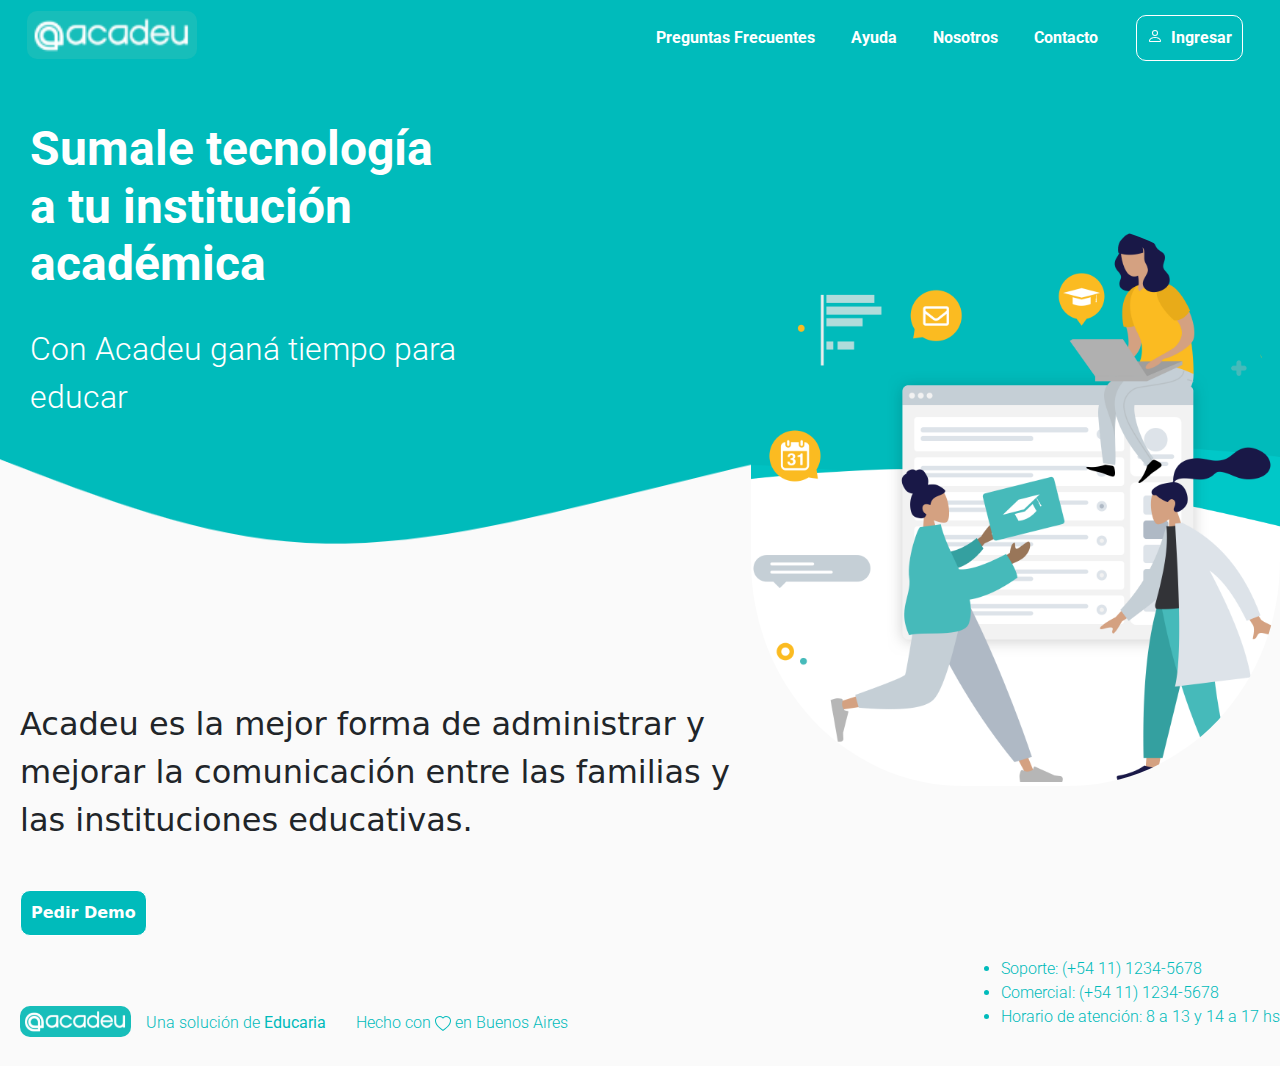
==== commit 3cbc1704: "ajustes finales" ====
--- a/index.html
+++ b/index.html
@@ -66,7 +66,7 @@
                                             <p class="text-footer">Una solución de <strong>Educaria</strong></p>
                                             <p class="text-footer">Hecho con <svg xmlns="http://www.w3.org/2000/svg" width="16" height="16" fill="currentColor" class="bi bi-heart" viewBox="0 0 16 16"><path d="m8 2.748-.717-.737C5.6.281 2.514.878 1.4 3.053c-.523 1.023-.641 2.5.314 4.385.92 1.815 2.834 3.989 6.286 6.357 3.452-2.368 5.365-4.542 6.286-6.357.955-1.886.838-3.362.314-4.385C13.486.878 10.4.28 8.717 2.01zM8 15C-7.333 4.868 3.279-3.04 7.824 1.143q.09.083.176.171a3 3 0 0 1 .176-.17C12.72-3.042 23.333 4.867 8 15"/></svg> en Buenos Aires</p>
                                         </div>
-                                        <div>
+                                        <div class="div-content">
                                             <ul class="li-content">
                                                 <li class="li-1">Soporte: (+54 11) 1234-5678</li>
                                                 <li class="li-1">Comercial: (+54 11) 1234-5678</li>
--- a/css/styles.css
+++ b/css/styles.css
@@ -21,22 +21,49 @@
   display: flex;
   flex-wrap: wrap;
 }
+@media screen and (min-width: 320px) and (max-width: 767px) {
+  footer .footer-content {
+    height: 0;
+  }
+}
+@media screen and (min-width: 768px) and (max-width: 1023px) {
+  footer .footer-content {
+    height: 0;
+  }
+}
 footer .footer-secondary {
   display: flex;
   flex-direction: row;
   align-items: center;
   justify-content: space-evenly;
+  flex-wrap: nowrap;
 }
 footer .footer-secondary .isologo-footer {
   border-radius: 10px;
   margin-top: 40px;
   margin-left: 20px;
 }
+@media screen and (min-width: 320px) and (max-width: 767px) {
+  footer .footer-secondary .isologo-footer {
+    padding: 1px;
+  }
+}
 footer .footer-secondary .text-footer {
   color: #00bbbb;
   font-size: medium;
   margin-top: 60px;
   padding: 15px;
+  text-align: center;
+}
+@media screen and (min-width: 320px) and (max-width: 767px) {
+  footer .footer-secondary .text-footer {
+    font-size: 0.5rem;
+  }
+}
+@media screen and (min-width: 768px) and (max-width: 1023px) {
+  footer .footer-secondary .text-footer {
+    font-size: 0.8rem;
+  }
 }
 footer .footer-secondary .li-content {
   display: flex;
@@ -50,6 +77,16 @@
   font-weight: normal;
   text-align: center;
   margin: 3px 20px;
+}
+@media screen and (min-width: 320px) and (max-width: 767px) {
+  footer .footer-secondary .li-1 {
+    font-size: 0.5rem;
+  }
+}
+@media screen and (min-width: 768px) and (max-width: 1023px) {
+  footer .footer-secondary .li-1 {
+    font-size: 0.9rem;
+  }
 }
 
 .navegable .ingresar-cont, nav .button-ingresar {
@@ -68,6 +105,9 @@
 }
 
 /* ------ SECTION HOME ------ */
+.body-content {
+  background-color: #fafafa;
+}
 @media screen and (min-width: 320px) and (max-width: 767px) {
   .body-content {
     display: block;
@@ -82,6 +122,7 @@
   justify-content: space-between;
   align-items: center;
   background-color: #00bbbb;
+  height: 70px;
 }
 nav:hover {
   color: #B2D9D8;
@@ -100,6 +141,12 @@
     margin-left: 10px;
   }
 }
+@media screen and (min-width: 768px) and (max-width: 1023px) {
+  nav .isologo-home {
+    width: 100px;
+    margin-left: 10px;
+  }
+}
 nav ul {
   list-style: none;
   display: flex;
@@ -133,6 +180,11 @@
     display: none;
   }
 }
+@media screen and (min-width: 768px) and (max-width: 1023px) {
+  nav {
+    display: none;
+  }
+}
 
 .wave-content {
   background-image: url("../assets/background-wave.png");
@@ -149,11 +201,18 @@
   }
 }
 .wave-content .ilustracion-home {
+  border-radius: 40%;
   margin-top: 154px;
 }
 @media screen and (min-width: 320px) and (max-width: 767px) {
   .wave-content .ilustracion-home {
     display: none;
+  }
+}
+@media screen and (min-width: 768px) and (max-width: 1023px) {
+  .wave-content .ilustracion-home {
+    width: 300px;
+    margin-top: 220px;
   }
 }
 @media screen and (min-width: 320px) and (max-width: 767px) {
@@ -174,6 +233,12 @@
     padding-left: 10px;
   }
 }
+@media screen and (min-width: 768px) and (max-width: 1023px) {
+  .wave-content h1 {
+    text-align: center;
+    font-size: 1.8rem;
+  }
+}
 .wave-content .titulo-h1 {
   align-self: center;
   margin-top: 50px;
@@ -196,6 +261,11 @@
     font-size: 0.7rem;
   }
 }
+@media screen and (min-width: 768px) and (max-width: 1023px) {
+  .wave-content p {
+    font-size: 0.9rem;
+  }
+}
 .wave-content .texto-2 {
   align-self: flex-end;
   margin-left: 30px;
@@ -204,6 +274,12 @@
   .wave-content .texto-2 {
     padding-left: 0;
     margin-left: 25px;
+  }
+}
+@media screen and (min-width: 768px) and (max-width: 1023px) {
+  .wave-content .texto-2 {
+    font-size: 1.5rem;
+    text-align: center;
   }
 }
 
@@ -238,16 +314,16 @@
   font-weight: bolder;
   font-size: 1rem;
 }
+@media screen and (min-width: 320px) and (max-width: 767px) {
+  .text-button-content .button-demo {
+    padding: 3px;
+    font-size: 0.5rem;
+  }
+}
 .text-button-content .button-demo:hover {
   color: #666;
   background-color: #B2D9D8;
 }
-@media screen and (min-width: 320px) and (max-width: 767px) {
-  .text-button-content .button-demo:hover {
-    padding: 3px;
-    font-size: 0.5rem;
-  }
-}
 
 @media screen and (min-width: 320px) and (max-width: 767px) {
   .isologo-footer {
@@ -262,8 +338,22 @@
 }
 
 /* ------ SECTION PREGUNTAS FRECUENTES ------ */
+.body-faq {
+  background-color: #fafafa;
+}
+
 .nav-faq {
   color: #00bbbb;
+}
+@media screen and (min-width: 320px) and (max-width: 767px) {
+  .nav-faq {
+    display: none;
+  }
+}
+@media screen and (min-width: 768px) and (max-width: 1023px) {
+  .nav-faq {
+    display: none;
+  }
 }
 
 .nav-faq-1 {
@@ -271,6 +361,20 @@
 }
 .nav-faq-1:hover {
   color: #B2D9D8;
+}
+@media screen and (min-width: 320px) and (max-width: 767px) {
+  .nav-faq-1 {
+    display: none;
+  }
+}
+@media screen and (min-width: 768px) and (max-width: 1023px) {
+  .nav-faq-1 {
+    display: none;
+  }
+}
+
+.nav-link-faq {
+  color: #00bbbb;
 }
 
 .main-faq {
@@ -288,11 +392,31 @@
   margin-top: 100px;
   margin-left: 20px;
 }
+@media screen and (min-width: 320px) and (max-width: 767px) {
+  .main-faq .h1-faq {
+    font-size: 1rem;
+  }
+}
+@media screen and (min-width: 768px) and (max-width: 1023px) {
+  .main-faq .h1-faq {
+    font-size: 1.5rem;
+  }
+}
 .main-faq .h2-faq {
   color: #00bbbb;
   font-size: 2rem;
   margin-top: 30px;
   margin-left: 20px;
+}
+@media screen and (min-width: 320px) and (max-width: 767px) {
+  .main-faq .h2-faq {
+    font-size: 0.8rem;
+  }
+}
+@media screen and (min-width: 768px) and (max-width: 1023px) {
+  .main-faq .h2-faq {
+    font-size: 1.3rem;
+  }
 }
 .main-faq .ol-content {
   margin-top: 80px;
@@ -316,6 +440,16 @@
   font-size: 1.5rem;
   font-weight: normal;
 }
+@media screen and (min-width: 320px) and (max-width: 767px) {
+  .main-faq .ol-content .a-2 {
+    font-size: 0.9rem;
+  }
+}
+@media screen and (min-width: 768px) and (max-width: 1023px) {
+  .main-faq .ol-content .a-2 {
+    font-size: 0.8rem;
+  }
+}
 .main-faq .ol-content .plus-circle {
   color: #00bbbb;
 }
@@ -327,21 +461,69 @@
   flex-direction: row;
   justify-content: end;
 }
+@media screen and (min-width: 320px) and (max-width: 767px) {
+  .main-faq .ilustracion-content {
+    flex-direction: column;
+  }
+}
+@media screen and (min-width: 768px) and (max-width: 1023px) {
+  .main-faq .ilustracion-content {
+    flex-wrap: wrap;
+    flex-direction: column;
+  }
+}
 .main-faq .ilustracion-content .ilustracion-faq {
+  border-radius: 40%;
   height: 600px;
   margin-top: 50px;
 }
+@media screen and (min-width: 320px) and (max-width: 767px) {
+  .main-faq .ilustracion-content {
+    height: 100px;
+    width: 200px;
+    margin: 60px;
+  }
+}
+@media screen and (min-width: 768px) and (max-width: 1023px) {
+  .main-faq .ilustracion-content {
+    width: 150px;
+  }
+}
 
 /* ------ SECTION NOSOTROS ------ */
+.body-nosotros {
+  background-color: #fafafa;
+}
+
 .nav-nosotros {
   color: #000000;
 }
 .nav-nosotros:hover {
   color: #B2D9D8;
 }
+@media screen and (min-width: 320px) and (max-width: 767px) {
+  .nav-nosotros {
+    display: none;
+  }
+}
+@media screen and (min-width: 768px) and (max-width: 1023px) {
+  .nav-nosotros {
+    display: none;
+  }
+}
 
 .nav-nosotros-1 {
   color: #00bbbb;
+}
+@media screen and (min-width: 320px) and (max-width: 767px) {
+  .nav-nosotros-1 {
+    display: none;
+  }
+}
+@media screen and (min-width: 768px) and (max-width: 1023px) {
+  .nav-nosotros-1 {
+    display: none;
+  }
 }
 
 .main-nosotros {
@@ -359,11 +541,51 @@
   margin-top: 100px;
   margin-left: 20px;
 }
+@media screen and (min-width: 320px) and (max-width: 767px) {
+  .main-nosotros .h1-nosotros {
+    font-size: 1rem;
+  }
+}
+@media screen and (min-width: 768px) and (max-width: 1023px) {
+  .main-nosotros .h1-nosotros {
+    font-size: 1.5rem;
+    margin-left: 60px;
+  }
+}
 .main-nosotros .h2-color {
   color: #00bbbb;
   margin-left: 20px;
   padding-top: 30px;
 }
+@media screen and (min-width: 320px) and (max-width: 767px) {
+  .main-nosotros .h2-color {
+    font-size: 0.8rem;
+  }
+}
+@media screen and (min-width: 768px) and (max-width: 1023px) {
+  .main-nosotros .h2-color {
+    font-size: 1.3rem;
+    margin-bottom: 20px;
+    margin-left: 60px;
+  }
+}
+
+.ilustracion-nosotros {
+  width: 500px;
+  margin-top: 40px;
+  border-radius: 40%;
+}
+@media screen and (min-width: 320px) and (max-width: 767px) {
+  .ilustracion-nosotros {
+    width: 250px;
+    margin-left: 60px;
+  }
+}
+@media screen and (min-width: 768px) and (max-width: 1023px) {
+  .ilustracion-nosotros {
+    width: 300px;
+  }
+}
 
 .p-nosotros {
   color: #000000;
@@ -371,29 +593,85 @@
   margin-left: 20px;
   margin-bottom: 50px;
 }
+@media screen and (min-width: 320px) and (max-width: 767px) {
+  .p-nosotros {
+    font-size: 1rem;
+    margin: 50px 60px;
+  }
+}
+@media screen and (min-width: 768px) and (max-width: 1023px) {
+  .p-nosotros {
+    font-size: 1rem;
+    margin-left: 60px;
+  }
+}
 
 /* ------ SECTION CONTACTO ------ */
+.body-contacto {
+  background-color: #fafafa;
+}
+
 .navegable {
   display: flex;
   justify-content: space-between;
   align-items: center;
   background: none;
 }
-.navegable .isologo-blanco {
+.navegable .isologo-home {
   margin: 20px;
 }
-.navegable .nav-contacto {
-  color: #000000;
-}
-.navegable .nav-contacto:hover {
+@media screen and (min-width: 320px) and (max-width: 767px) {
+  .navegable .isologo-home {
+    width: 150px;
+  }
+}
+@media screen and (min-width: 768px) and (max-width: 1023px) {
+  .navegable .isologo-home {
+    width: 200px;
+  }
+}
+.navegable .link-contacto {
+  color: #000000;
+}
+.navegable .link-contacto:hover {
   color: #B2D9D8;
 }
+@media screen and (min-width: 320px) and (max-width: 767px) {
+  .navegable .link-contacto {
+    display: none;
+  }
+}
+@media screen and (min-width: 768px) and (max-width: 1023px) {
+  .navegable .link-contacto {
+    display: none;
+  }
+}
 .navegable .nav-contacto-1 {
   color: #00bbbb;
+}
+@media screen and (min-width: 320px) and (max-width: 767px) {
+  .navegable .nav-contacto-1 {
+    display: none;
+  }
+}
+@media screen and (min-width: 768px) and (max-width: 1023px) {
+  .navegable .nav-contacto-1 {
+    display: none;
+  }
 }
 .navegable .ingresar-cont {
   border: 1px solid #00bbbb;
   color: #00bbbb;
+}
+@media screen and (min-width: 320px) and (max-width: 767px) {
+  .navegable .ingresar-cont {
+    display: none;
+  }
+}
+@media screen and (min-width: 768px) and (max-width: 1023px) {
+  .navegable .ingresar-cont {
+    display: none;
+  }
 }
 
 .main-content {
@@ -411,11 +689,32 @@
   margin-top: 100px;
   margin-left: 20px;
 }
+@media screen and (min-width: 320px) and (max-width: 767px) {
+  .main-content .titulo-cont {
+    font-size: 1.5rem;
+  }
+}
+@media screen and (min-width: 768px) and (max-width: 1023px) {
+  .main-content .titulo-cont {
+    font-size: 1.5rem;
+    margin-left: 60px;
+  }
+}
 .main-content .motivo {
   font-size: 2rem;
   color: #666;
   padding: 20px;
   margin-top: 100px;
+}
+@media screen and (min-width: 320px) and (max-width: 767px) {
+  .main-content .motivo {
+    font-size: 1rem;
+  }
+}
+@media screen and (min-width: 768px) and (max-width: 1023px) {
+  .main-content .motivo {
+    font-size: 1.3rem;
+  }
 }
 .main-content .button-opcion {
   background-color: #999999;
@@ -431,20 +730,62 @@
 .main-content .button-opcion:hover {
   color: #bbbbbb;
 }
+@media screen and (min-width: 320px) and (max-width: 767px) {
+  .main-content .button-opcion {
+    padding: 5px 50px;
+  }
+}
 .main-content .ilustracion-contacto {
-  height: 600px;
+  height: 450px;
+  border-radius: 40%;
+}
+@media screen and (min-width: 320px) and (max-width: 767px) {
+  .main-content .ilustracion-contacto {
+    height: 250px;
+    margin-left: 70px;
+    margin-bottom: 40px;
+  }
+}
+@media screen and (min-width: 768px) and (max-width: 1023px) {
+  .main-content .ilustracion-contacto {
+    height: 300px;
+  }
 }
 
 /* ------ SECTION AYUDA ------ */
+.body-ayuda {
+  background-color: #fafafa;
+}
+
 .nav-ayuda {
   color: #000000;
 }
 .nav-ayuda:hover {
   color: #B2D9D8;
 }
+@media screen and (min-width: 320px) and (max-width: 767px) {
+  .nav-ayuda {
+    display: none;
+  }
+}
+@media screen and (min-width: 768px) and (max-width: 1023px) {
+  .nav-ayuda {
+    display: none;
+  }
+}
 
 .nav-ayuda-1 {
   color: #00bbbb;
+}
+@media screen and (min-width: 320px) and (max-width: 767px) {
+  .nav-ayuda-1 {
+    display: none;
+  }
+}
+@media screen and (min-width: 768px) and (max-width: 1023px) {
+  .nav-ayuda-1 {
+    display: none;
+  }
 }
 
 .main-ayuda {
@@ -462,17 +803,51 @@
   margin-top: 100px;
   margin-left: 20px;
 }
+@media screen and (min-width: 320px) and (max-width: 767px) {
+  .main-ayuda .h1-ayuda {
+    font-size: 1.5rem;
+  }
+}
+@media screen and (min-width: 768px) and (max-width: 1023px) {
+  .main-ayuda .h1-ayuda {
+    font-size: 2rem;
+    margin-left: 60px;
+  }
+}
 .main-ayuda .h3-buscar {
   color: #666;
   margin-bottom: 40px;
   margin-left: 20px;
 }
+@media screen and (min-width: 320px) and (max-width: 767px) {
+  .main-ayuda .h3-buscar {
+    font-size: 1rem;
+  }
+}
+@media screen and (min-width: 768px) and (max-width: 1023px) {
+  .main-ayuda .h3-buscar {
+    font-size: 1.3rem;
+    margin-left: 60px;
+    margin-top: 50px;
+  }
+}
 .main-ayuda .lupa {
   width: 10px;
   height: 10px;
 }
 .main-ayuda .ilustracion-ayuda {
   width: 500px;
+  border-radius: 40%;
+}
+@media screen and (min-width: 320px) and (max-width: 767px) {
+  .main-ayuda .ilustracion-ayuda {
+    width: 250px;
+  }
+}
+@media screen and (min-width: 768px) and (max-width: 1023px) {
+  .main-ayuda .ilustracion-ayuda {
+    width: 300px;
+  }
 }
 .main-ayuda .button-opcion-ayuda {
   background-color: #999999;
@@ -487,4 +862,14 @@
 }
 .main-ayuda .button-opcion-ayuda:hover {
   color: #bbbbbb;
+}
+@media screen and (min-width: 320px) and (max-width: 767px) {
+  .main-ayuda .button-opcion-ayuda {
+    padding: 5px 50px;
+  }
+}
+@media screen and (min-width: 768px) and (max-width: 1023px) {
+  .main-ayuda .button-opcion-ayuda {
+    padding: 5px 70px;
+  }
 }/*# sourceMappingURL=styles.css.map */